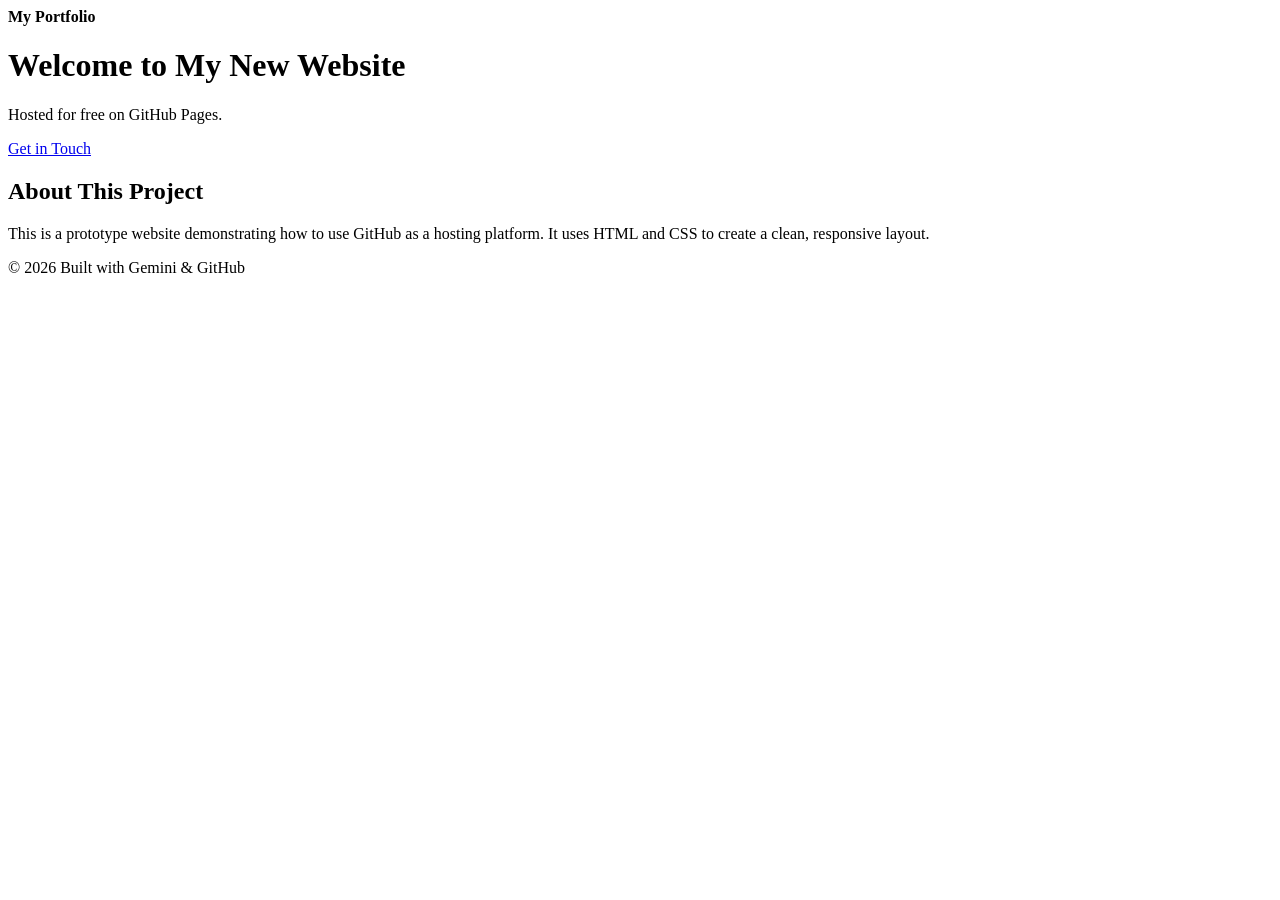
==== index.html @ fa9b1d81 "Create index.html" ====
<!DOCTYPE html>
<html lang="en">
<head>
    <meta charset="UTF-8">
    <meta name="viewport" content="width=device-width, initial-scale=1.0">
    <title>My GitHub Website</title>
    <link rel="stylesheet" href="style.css">
</head>
<body>
    <nav>
        <div class="container">
            <strong>My Portfolio</strong>
        </div>
    </nav>

    <header>
        <div class="container">
            <h1>Welcome to My New Website</h1>
            <p>Hosted for free on GitHub Pages.</p>
            <a href="#contact" class="btn">Get in Touch</a>
        </div>
    </header>

    <section id="about" class="container">
        <h2>About This Project</h2>
        <p>This is a prototype website demonstrating how to use GitHub as a hosting platform. It uses HTML and CSS to create a clean, responsive layout.</p>
    </section>

    <footer id="contact">
        <p>&copy; 2026 Built with Gemini & GitHub</p>
    </footer>
</body>
</html>
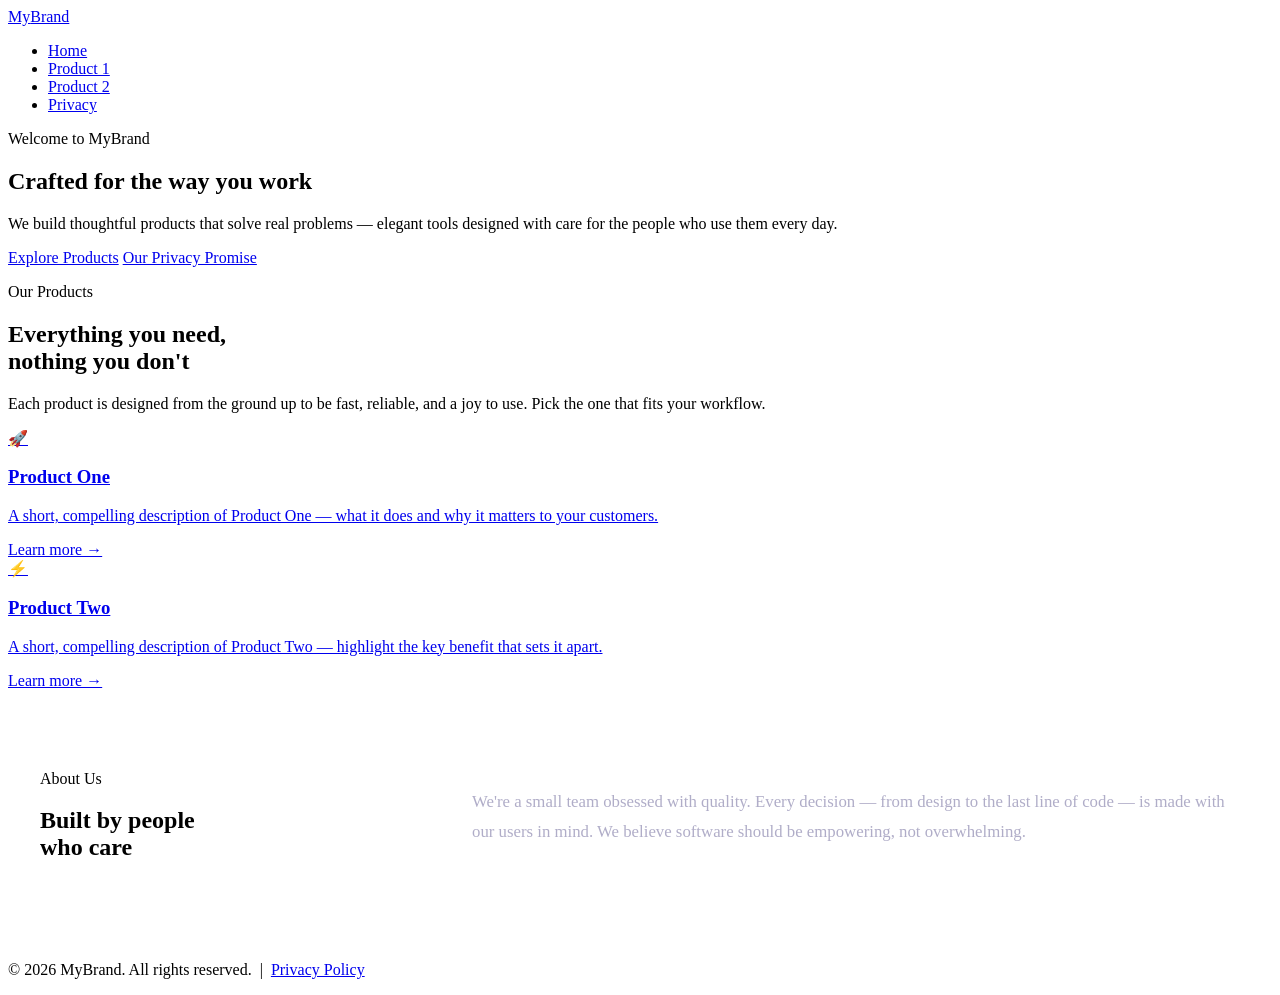
==== commit 867ead2d: "first version" ====
--- a/index.html
+++ b/index.html
@@ -1,33 +1,106 @@
 <!DOCTYPE html>
 <html lang="en">
 <head>
-    <meta charset="UTF-8">
-    <meta name="viewport" content="width=device-width, initial-scale=1.0">
-    <title>My GitHub Website</title>
-    <link rel="stylesheet" href="style.css">
+  <meta charset="UTF-8" />
+  <meta name="viewport" content="width=device-width, initial-scale=1.0" />
+  <title>MyBrand — Home</title>
+  <meta name="description" content="Welcome to MyBrand. Discover our products built to make your life easier." />
+  <link rel="stylesheet" href="css/style.css" />
 </head>
 <body>
-    <nav>
-        <div class="container">
-            <strong>My Portfolio</strong>
+
+  <nav>
+    <a class="nav-logo" href="index.html">My<span>Brand</span></a>
+    <ul class="nav-links">
+      <li><a href="index.html">Home</a></li>
+      <li><a href="pages/product1.html">Product 1</a></li>
+      <li><a href="pages/product2.html">Product 2</a></li>
+      <li><a href="pages/privacy.html">Privacy</a></li>
+    </ul>
+  </nav>
+
+  <main>
+
+    <!-- Hero -->
+    <section class="hero">
+      <div class="hero-bg"></div>
+      <div class="hero-content">
+        <p class="hero-eyebrow fade-up">Welcome to MyBrand</p>
+        <h1 class="fade-up fade-up-d1">Crafted for the&nbsp;way&nbsp;you&nbsp;work</h1>
+        <p class="fade-up fade-up-d2">
+          We build thoughtful products that solve real problems — elegant tools
+          designed with care for the people who use them every day.
+        </p>
+        <div class="fade-up fade-up-d3">
+          <a class="btn" href="pages/product1.html">Explore Products</a>
+          <a class="btn btn-outline" href="pages/privacy.html">Our Privacy Promise</a>
         </div>
-    </nav>
-
-    <header>
-        <div class="container">
-            <h1>Welcome to My New Website</h1>
-            <p>Hosted for free on GitHub Pages.</p>
-            <a href="#contact" class="btn">Get in Touch</a>
-        </div>
-    </header>
-
-    <section id="about" class="container">
-        <h2>About This Project</h2>
-        <p>This is a prototype website demonstrating how to use GitHub as a hosting platform. It uses HTML and CSS to create a clean, responsive layout.</p>
+      </div>
     </section>
 
-    <footer id="contact">
-        <p>&copy; 2026 Built with Gemini & GitHub</p>
-    </footer>
+    <!-- Products section -->
+    <section class="section">
+      <div class="section-inner">
+        <p class="section-label">Our Products</p>
+        <h2 class="section-title">Everything you need,<br/>nothing you don't</h2>
+        <p class="section-body">
+          Each product is designed from the ground up to be fast, reliable, and a joy to use.
+          Pick the one that fits your workflow.
+        </p>
+
+        <div class="product-grid">
+          <a class="product-card" href="pages/product1.html">
+            <div class="product-card-icon">🚀</div>
+            <h3>Product One</h3>
+            <p>
+              A short, compelling description of Product One — what it does and why it matters
+              to your customers.
+            </p>
+            <span class="card-link">Learn more →</span>
+          </a>
+
+          <a class="product-card" href="pages/product2.html">
+            <div class="product-card-icon">⚡</div>
+            <h3>Product Two</h3>
+            <p>
+              A short, compelling description of Product Two — highlight the key benefit
+              that sets it apart.
+            </p>
+            <span class="card-link">Learn more →</span>
+          </a>
+
+          <!-- To add more products, copy a .product-card block here and link to pages/productN.html -->
+        </div>
+      </div>
+    </section>
+
+    <!-- About strip -->
+    <section class="section" style="background: var(--ink); color: var(--cream); padding: 4rem 2rem;">
+      <div class="section-inner" style="display:flex; flex-wrap:wrap; gap:3rem; align-items:center;">
+        <div style="flex:1; min-width:260px;">
+          <p class="section-label">About Us</p>
+          <h2 class="section-title" style="color:var(--cream);">Built by people<br/>who care</h2>
+        </div>
+        <div style="flex:2; min-width:260px;">
+          <p style="color:#b0adc8; line-height:1.8; font-size:1.05rem;">
+            We're a small team obsessed with quality. Every decision — from design to the last
+            line of code — is made with our users in mind. We believe software should be
+            empowering, not overwhelming.
+          </p>
+        </div>
+      </div>
+    </section>
+
+  </main>
+
+  <footer>
+    <p>
+      &copy; <span id="yr"></span> MyBrand. All rights reserved. &nbsp;|&nbsp;
+      <a href="pages/privacy.html">Privacy Policy</a>
+    </p>
+  </footer>
+
+  <script src="js/nav.js"></script>
+  <script>document.getElementById('yr').textContent = new Date().getFullYear();</script>
 </body>
 </html>
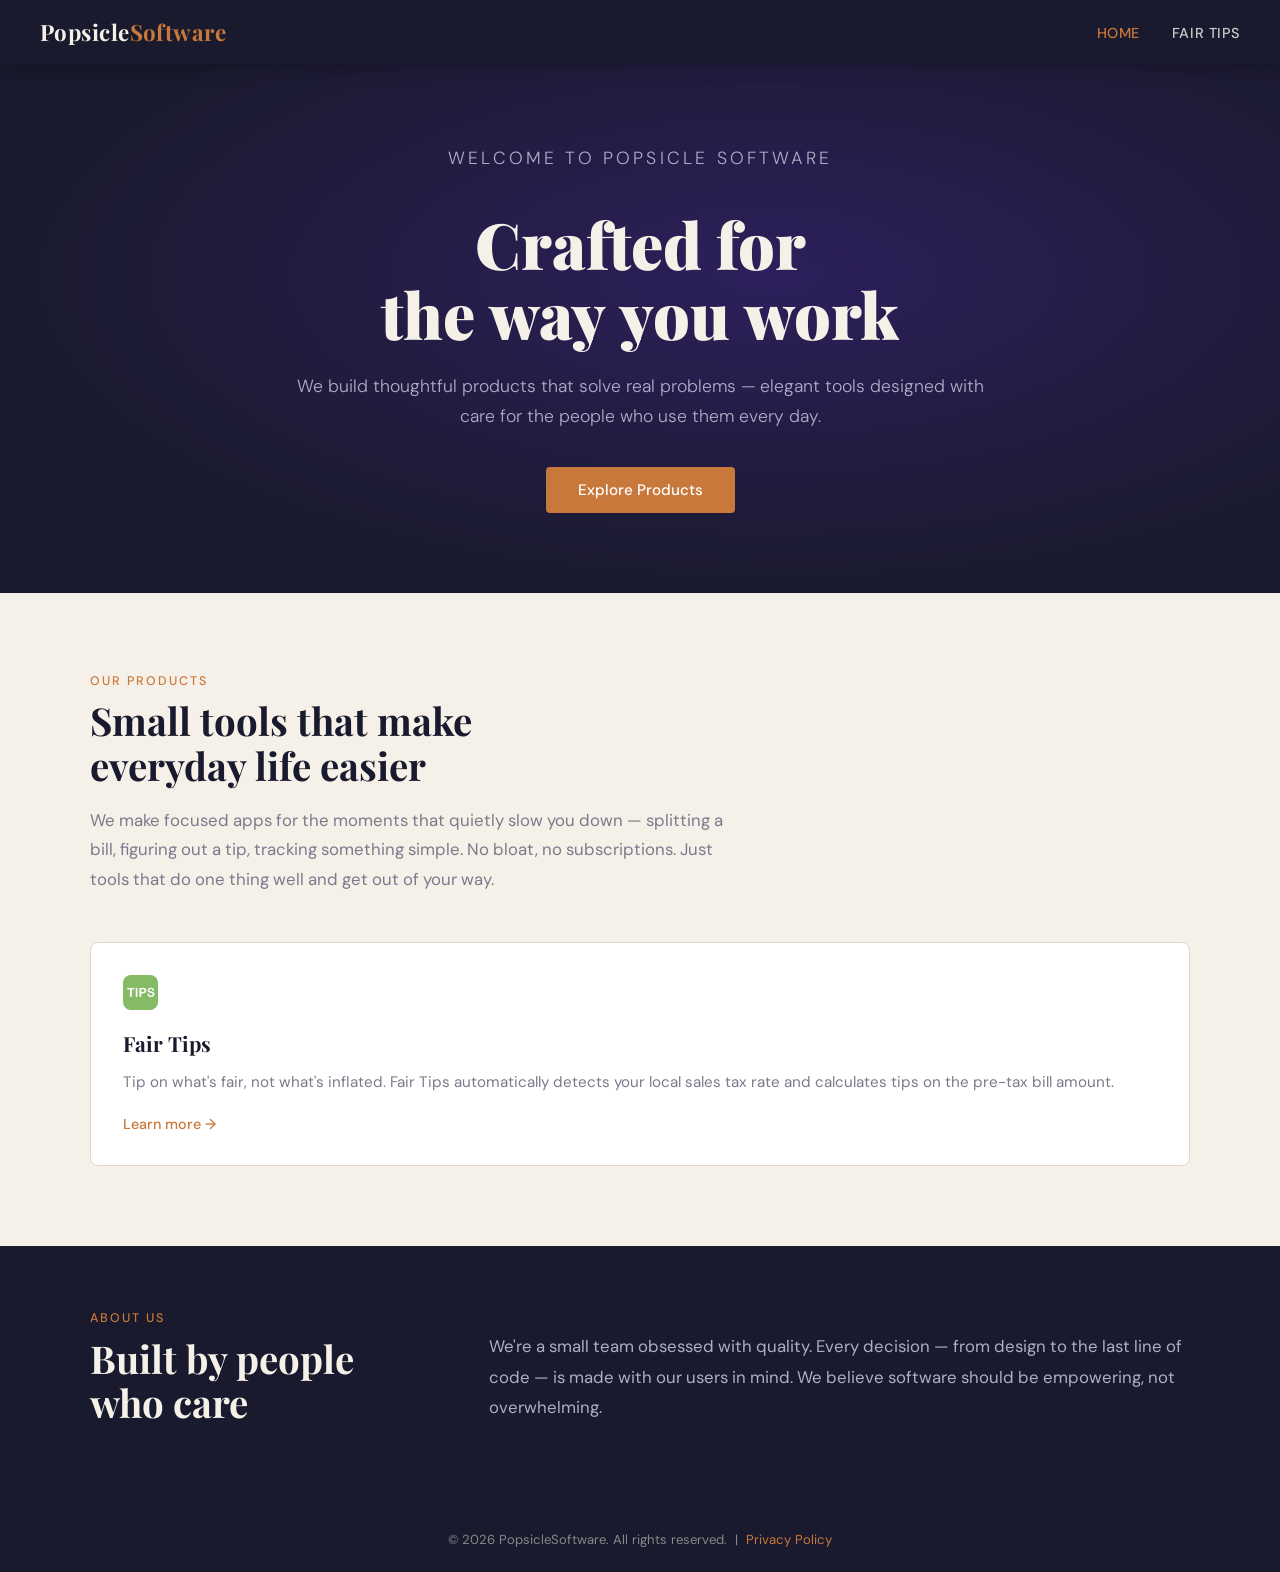
==== commit c485ad74: "main and fair tips pages are ready" ====
--- a/index.html
+++ b/index.html
@@ -3,19 +3,17 @@
 <head>
   <meta charset="UTF-8" />
   <meta name="viewport" content="width=device-width, initial-scale=1.0" />
-  <title>MyBrand — Home</title>
-  <meta name="description" content="Welcome to MyBrand. Discover our products built to make your life easier." />
+  <title>PopsicleSoftware — Home</title>
+  <meta name="description" content="Welcome to Popsicle Software. Discover our products built to make your life easier." />
   <link rel="stylesheet" href="css/style.css" />
 </head>
 <body>
 
   <nav>
-    <a class="nav-logo" href="index.html">My<span>Brand</span></a>
+    <a class="nav-logo" href="index.html">Popsicle<span>Software</span></a>
     <ul class="nav-links">
       <li><a href="index.html">Home</a></li>
-      <li><a href="pages/product1.html">Product 1</a></li>
-      <li><a href="pages/product2.html">Product 2</a></li>
-      <li><a href="pages/privacy.html">Privacy</a></li>
+      <li><a href="pages/fair_tips.html">Fair Tips</a></li>
     </ul>
   </nav>
 
@@ -25,46 +23,36 @@
     <section class="hero">
       <div class="hero-bg"></div>
       <div class="hero-content">
-        <p class="hero-eyebrow fade-up">Welcome to MyBrand</p>
+        <p class="hero-eyebrow fade-up">Welcome to Popsicle Software</p>
         <h1 class="fade-up fade-up-d1">Crafted for the&nbsp;way&nbsp;you&nbsp;work</h1>
         <p class="fade-up fade-up-d2">
           We build thoughtful products that solve real problems — elegant tools
           designed with care for the people who use them every day.
         </p>
         <div class="fade-up fade-up-d3">
-          <a class="btn" href="pages/product1.html">Explore Products</a>
-          <a class="btn btn-outline" href="pages/privacy.html">Our Privacy Promise</a>
+          <a class="btn" href="#products">Explore Products</a>
         </div>
       </div>
     </section>
 
     <!-- Products section -->
-    <section class="section">
+    <section class="section" id="products">
       <div class="section-inner">
         <p class="section-label">Our Products</p>
-        <h2 class="section-title">Everything you need,<br/>nothing you don't</h2>
+        <h2 class="section-title">Small tools that make<br/>everyday life easier</h2>
         <p class="section-body">
-          Each product is designed from the ground up to be fast, reliable, and a joy to use.
-          Pick the one that fits your workflow.
+          We make focused apps for the moments that quietly slow you down — splitting a bill,
+          figuring out a tip, tracking something simple. No bloat, no subscriptions. Just tools
+          that do one thing well and get out of your way.
         </p>
 
         <div class="product-grid">
-          <a class="product-card" href="pages/product1.html">
-            <div class="product-card-icon">🚀</div>
-            <h3>Product One</h3>
+          <a class="product-card" href="pages/fair_tips.html">
+            <div class="product-card-icon"><img src="assets/fair_tips/icon.png" alt="Fair Tips icon" style="width:2.2rem; height:2.2rem; object-fit:contain; border-radius:8px;" /></div>
+            <h3>Fair Tips</h3>
             <p>
-              A short, compelling description of Product One — what it does and why it matters
-              to your customers.
-            </p>
-            <span class="card-link">Learn more →</span>
-          </a>
-
-          <a class="product-card" href="pages/product2.html">
-            <div class="product-card-icon">⚡</div>
-            <h3>Product Two</h3>
-            <p>
-              A short, compelling description of Product Two — highlight the key benefit
-              that sets it apart.
+              Tip on what's fair, not what's inflated. Fair Tips automatically detects your
+              local sales tax rate and calculates tips on the pre-tax bill amount.
             </p>
             <span class="card-link">Learn more →</span>
           </a>
@@ -95,7 +83,7 @@
 
   <footer>
     <p>
-      &copy; <span id="yr"></span> MyBrand. All rights reserved. &nbsp;|&nbsp;
+      &copy; <span id="yr"></span> PopsicleSoftware. All rights reserved. &nbsp;|&nbsp;
       <a href="pages/privacy.html">Privacy Policy</a>
     </p>
   </footer>
--- a/css/style.css
+++ b/css/style.css
@@ -0,0 +1,337 @@
+@import url('https://fonts.googleapis.com/css2?family=Playfair+Display:wght@400;700;900&family=DM+Sans:wght@300;400;500&display=swap');
+
+:root {
+  --ink: #1a1a2e;
+  --cream: #f5f0e8;
+  --accent: #c8783a;
+  --muted: #7a7a8c;
+  --card-bg: #ffffff;
+  --border: #e0d9ce;
+}
+
+*, *::before, *::after { box-sizing: border-box; margin: 0; padding: 0; }
+
+html { scroll-behavior: smooth; }
+
+body {
+  font-family: 'DM Sans', sans-serif;
+  background: var(--cream);
+  color: var(--ink);
+  min-height: 100vh;
+  display: flex;
+  flex-direction: column;
+}
+
+/* ── NAV ── */
+nav {
+  position: sticky;
+  top: 0;
+  z-index: 100;
+  background: var(--ink);
+  display: flex;
+  align-items: center;
+  justify-content: space-between;
+  padding: 0 2.5rem;
+  height: 64px;
+  box-shadow: 0 2px 16px rgba(0,0,0,.25);
+}
+
+.nav-logo {
+  font-family: 'Playfair Display', serif;
+  font-size: 1.4rem;
+  font-weight: 700;
+  color: var(--cream);
+  text-decoration: none;
+  letter-spacing: .02em;
+}
+
+.nav-logo span { color: var(--accent); }
+
+.nav-links { display: flex; gap: 2rem; list-style: none; }
+
+.nav-links a {
+  color: #ccc;
+  text-decoration: none;
+  font-size: .9rem;
+  font-weight: 500;
+  letter-spacing: .04em;
+  text-transform: uppercase;
+  transition: color .2s;
+}
+
+.nav-links a:hover, .nav-links a.active { color: var(--accent); }
+
+/* ── MAIN ── */
+main { flex: 1; }
+
+/* ── FOOTER ── */
+footer {
+  background: var(--ink);
+  color: #888;
+  text-align: center;
+  padding: 1.5rem;
+  font-size: .82rem;
+}
+
+footer a { color: var(--accent); text-decoration: none; }
+footer a:hover { text-decoration: underline; }
+
+/* ── HERO ── */
+.hero {
+  position: relative;
+  min-height: 480px;
+  display: flex;
+  align-items: center;
+  justify-content: center;
+  text-align: center;
+  overflow: hidden;
+  padding: 5rem 2rem;
+  background: var(--ink);
+}
+
+.hero-bg {
+  position: absolute; inset: 0;
+  background: radial-gradient(ellipse at 60% 40%, #2e2060 0%, var(--ink) 70%);
+  opacity: .9;
+}
+
+.hero-content {
+  position: relative;
+  z-index: 1;
+  max-width: 700px;
+}
+
+.hero-eyebrow {
+  font-size: .8rem;
+  font-weight: 500;
+  letter-spacing: .18em;
+  text-transform: uppercase;
+  color: var(--accent);
+  margin-bottom: 1.2rem;
+}
+
+.hero h1 {
+  font-family: 'Playfair Display', serif;
+  font-size: clamp(2.4rem, 5vw, 4rem);
+  font-weight: 900;
+  color: var(--cream);
+  line-height: 1.1;
+  margin-bottom: 1.4rem;
+}
+
+.hero p {
+  color: #b0adc8;
+  font-size: 1.1rem;
+  line-height: 1.7;
+  margin-bottom: 2.2rem;
+  font-weight: 300;
+}
+
+.btn {
+  display: inline-block;
+  padding: .8rem 2rem;
+  background: var(--accent);
+  color: #fff;
+  font-family: 'DM Sans', sans-serif;
+  font-weight: 500;
+  font-size: .95rem;
+  text-decoration: none;
+  border-radius: 4px;
+  transition: background .2s, transform .15s;
+}
+
+.btn:hover { background: #b0622a; transform: translateY(-2px); }
+
+.btn-outline {
+  background: transparent;
+  border: 2px solid var(--accent);
+  color: var(--accent);
+  margin-left: 1rem;
+}
+
+.btn-outline:hover { background: var(--accent); color: #fff; }
+
+/* ── SECTION ── */
+.section { padding: 5rem 2rem; }
+.section-inner { max-width: 1100px; margin: 0 auto; }
+
+.section-label {
+  font-size: .78rem;
+  font-weight: 500;
+  letter-spacing: .16em;
+  text-transform: uppercase;
+  color: var(--accent);
+  margin-bottom: .6rem;
+}
+
+.section-title {
+  font-family: 'Playfair Display', serif;
+  font-size: clamp(1.8rem, 3vw, 2.6rem);
+  font-weight: 700;
+  line-height: 1.15;
+  margin-bottom: 1.2rem;
+}
+
+.section-body {
+  color: var(--muted);
+  font-size: 1.05rem;
+  line-height: 1.75;
+  max-width: 640px;
+}
+
+/* ── PRODUCT GRID ── */
+.product-grid {
+  display: grid;
+  grid-template-columns: repeat(auto-fit, minmax(260px, 1fr));
+  gap: 2rem;
+  margin-top: 3rem;
+}
+
+.product-card {
+  background: var(--card-bg);
+  border: 1px solid var(--border);
+  border-radius: 8px;
+  padding: 2rem;
+  text-decoration: none;
+  color: inherit;
+  transition: box-shadow .2s, transform .2s;
+  display: flex;
+  flex-direction: column;
+  gap: .8rem;
+}
+
+.product-card:hover {
+  box-shadow: 0 8px 32px rgba(0,0,0,.1);
+  transform: translateY(-4px);
+}
+
+.product-card-icon {
+  font-size: 2.2rem;
+  line-height: 1;
+}
+
+.product-card h3 {
+  font-family: 'Playfair Display', serif;
+  font-size: 1.3rem;
+  font-weight: 700;
+}
+
+.product-card p {
+  color: var(--muted);
+  font-size: .95rem;
+  line-height: 1.6;
+  flex: 1;
+}
+
+.product-card .card-link {
+  color: var(--accent);
+  font-size: .9rem;
+  font-weight: 500;
+  margin-top: .5rem;
+}
+
+/* ── PRODUCT PAGE ── */
+.product-header {
+  background: var(--ink);
+  padding: 4rem 2rem;
+  text-align: left;
+}
+
+.product-header-inner {
+  max-width: 900px;
+  margin: 0 auto;
+}
+
+.product-header .eyebrow {
+  font-size: .78rem;
+  font-weight: 500;
+  letter-spacing: .16em;
+  text-transform: uppercase;
+  color: var(--accent);
+  margin-bottom: .6rem;
+}
+
+.product-header h1 {
+  font-family: 'Playfair Display', serif;
+  font-size: clamp(2rem, 4vw, 3.2rem);
+  font-weight: 900;
+  color: var(--cream);
+  margin-bottom: 1rem;
+}
+
+.product-header p {
+  color: #b0adc8;
+  font-size: 1.1rem;
+  line-height: 1.7;
+  max-width: 600px;
+  font-weight: 300;
+}
+
+.product-content { padding: 4rem 2rem; }
+.product-content-inner { max-width: 900px; margin: 0 auto; }
+
+.features-grid {
+  display: grid;
+  grid-template-columns: repeat(auto-fit, minmax(240px, 1fr));
+  gap: 1.8rem;
+  margin-top: 2.5rem;
+}
+
+.feature-item {
+  background: var(--card-bg);
+  border: 1px solid var(--border);
+  border-radius: 8px;
+  padding: 1.6rem;
+}
+
+.feature-item .icon { font-size: 1.6rem; margin-bottom: .8rem; }
+.feature-item h4 {
+  font-family: 'Playfair Display', serif;
+  font-size: 1.1rem;
+  margin-bottom: .5rem;
+}
+.feature-item p { color: var(--muted); font-size: .92rem; line-height: 1.6; }
+
+.divider { border: none; border-top: 1px solid var(--border); margin: 3rem 0; }
+
+/* ── PRIVACY ── */
+.privacy-content { padding: 4rem 2rem; }
+.privacy-inner { max-width: 760px; margin: 0 auto; }
+
+.privacy-inner h2 {
+  font-family: 'Playfair Display', serif;
+  font-size: 1.5rem;
+  margin: 2.5rem 0 .8rem;
+}
+
+.privacy-inner p, .privacy-inner li {
+  color: var(--muted);
+  font-size: 1rem;
+  line-height: 1.8;
+  margin-bottom: .6rem;
+}
+
+.privacy-inner ul { padding-left: 1.5rem; }
+.privacy-inner .last-updated {
+  font-size: .85rem;
+  color: #aaa;
+  margin-bottom: 2rem;
+}
+
+/* ── ANIMATIONS ── */
+@keyframes fadeUp {
+  from { opacity: 0; transform: translateY(24px); }
+  to   { opacity: 1; transform: translateY(0); }
+}
+
+.fade-up { animation: fadeUp .6s ease both; }
+.fade-up-d1 { animation-delay: .15s; }
+.fade-up-d2 { animation-delay: .3s; }
+.fade-up-d3 { animation-delay: .45s; }
+
+/* ── RESPONSIVE ── */
+@media (max-width: 640px) {
+  nav { padding: 0 1.2rem; }
+  .nav-links { gap: 1.2rem; }
+  .section { padding: 3rem 1.2rem; }
+}
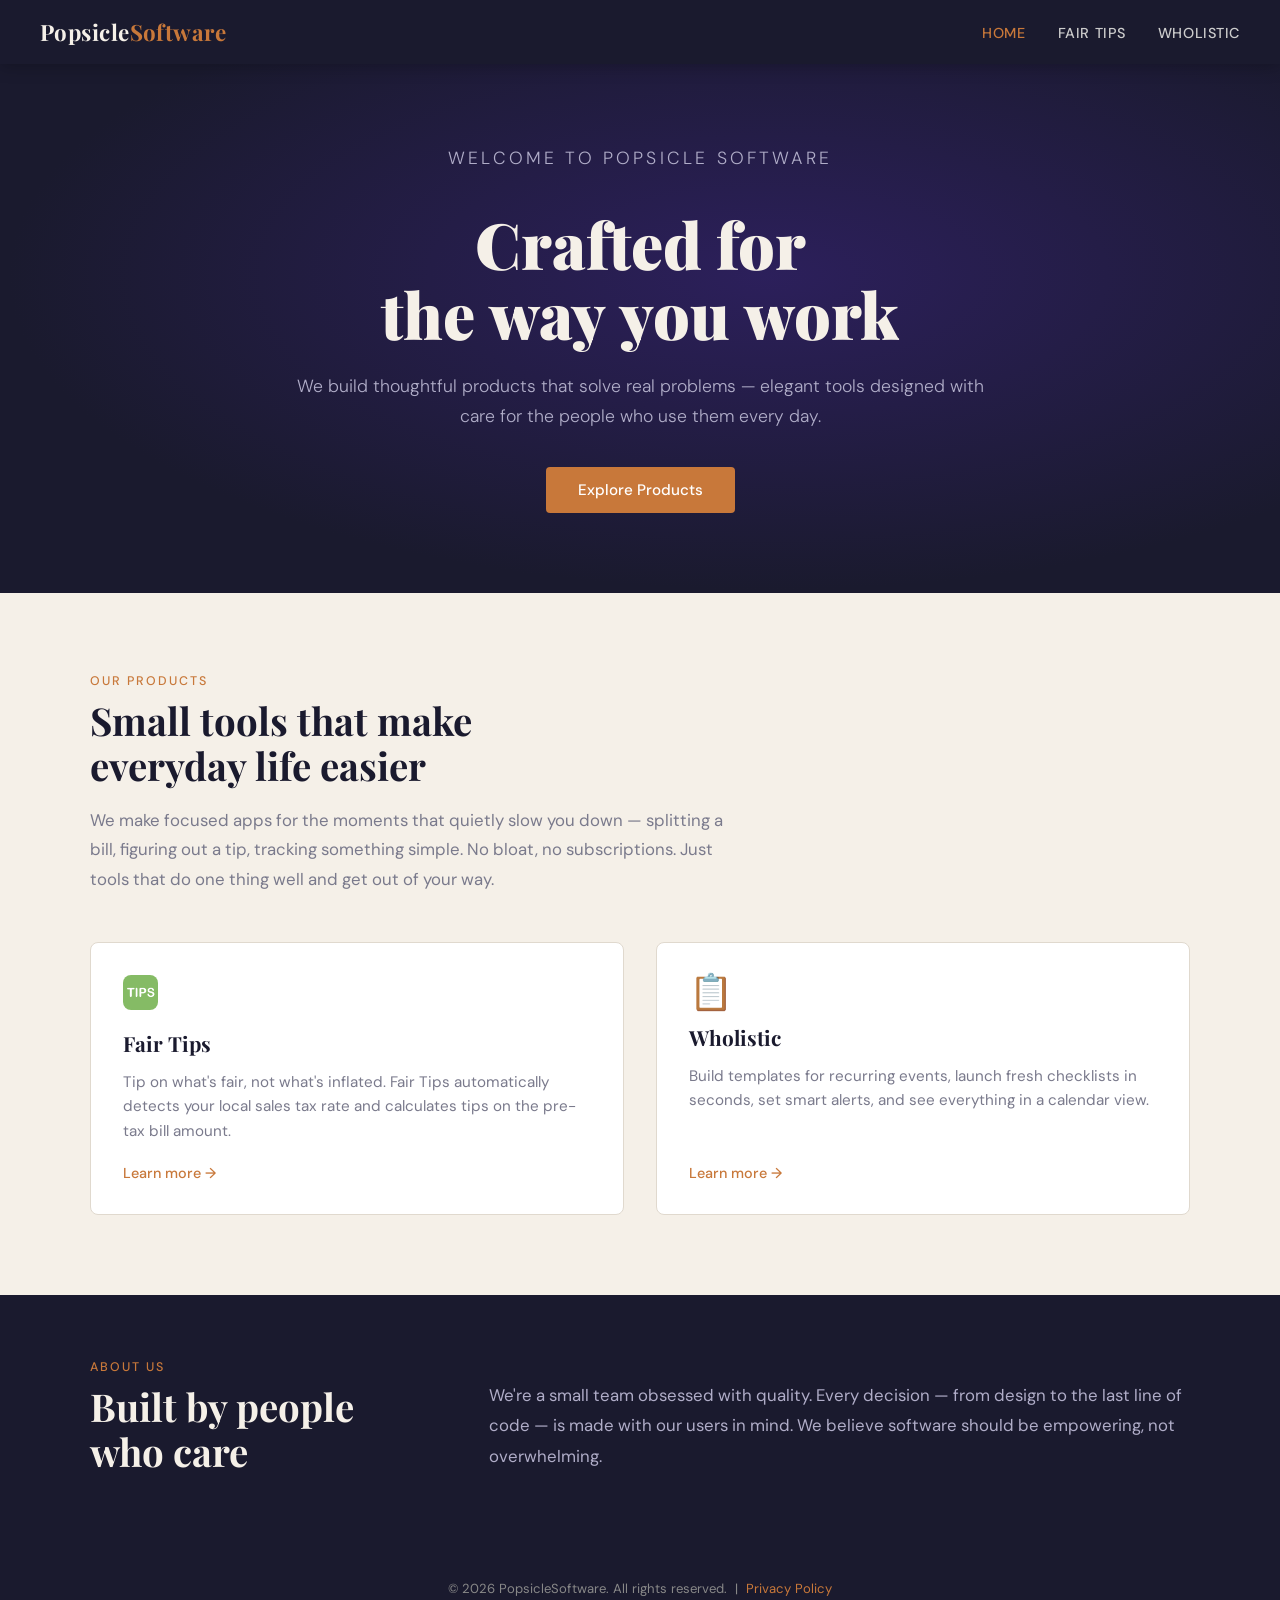
==== commit d2bfd827: "add wholistic page" ====
--- a/index.html
+++ b/index.html
@@ -14,6 +14,7 @@
     <ul class="nav-links">
       <li><a href="index.html">Home</a></li>
       <li><a href="pages/fair_tips.html">Fair Tips</a></li>
+      <li><a href="pages/wholistic.html">Wholistic</a></li>
     </ul>
   </nav>
 
@@ -57,6 +58,16 @@
             <span class="card-link">Learn more →</span>
           </a>
 
+          <a class="product-card" href="pages/wholistic.html">
+            <div class="product-card-icon">📋</div>
+            <h3>Wholistic</h3>
+            <p>
+              Build templates for recurring events, launch fresh checklists in seconds,
+              set smart alerts, and see everything in a calendar view.
+            </p>
+            <span class="card-link">Learn more →</span>
+          </a>
+
           <!-- To add more products, copy a .product-card block here and link to pages/productN.html -->
         </div>
       </div>
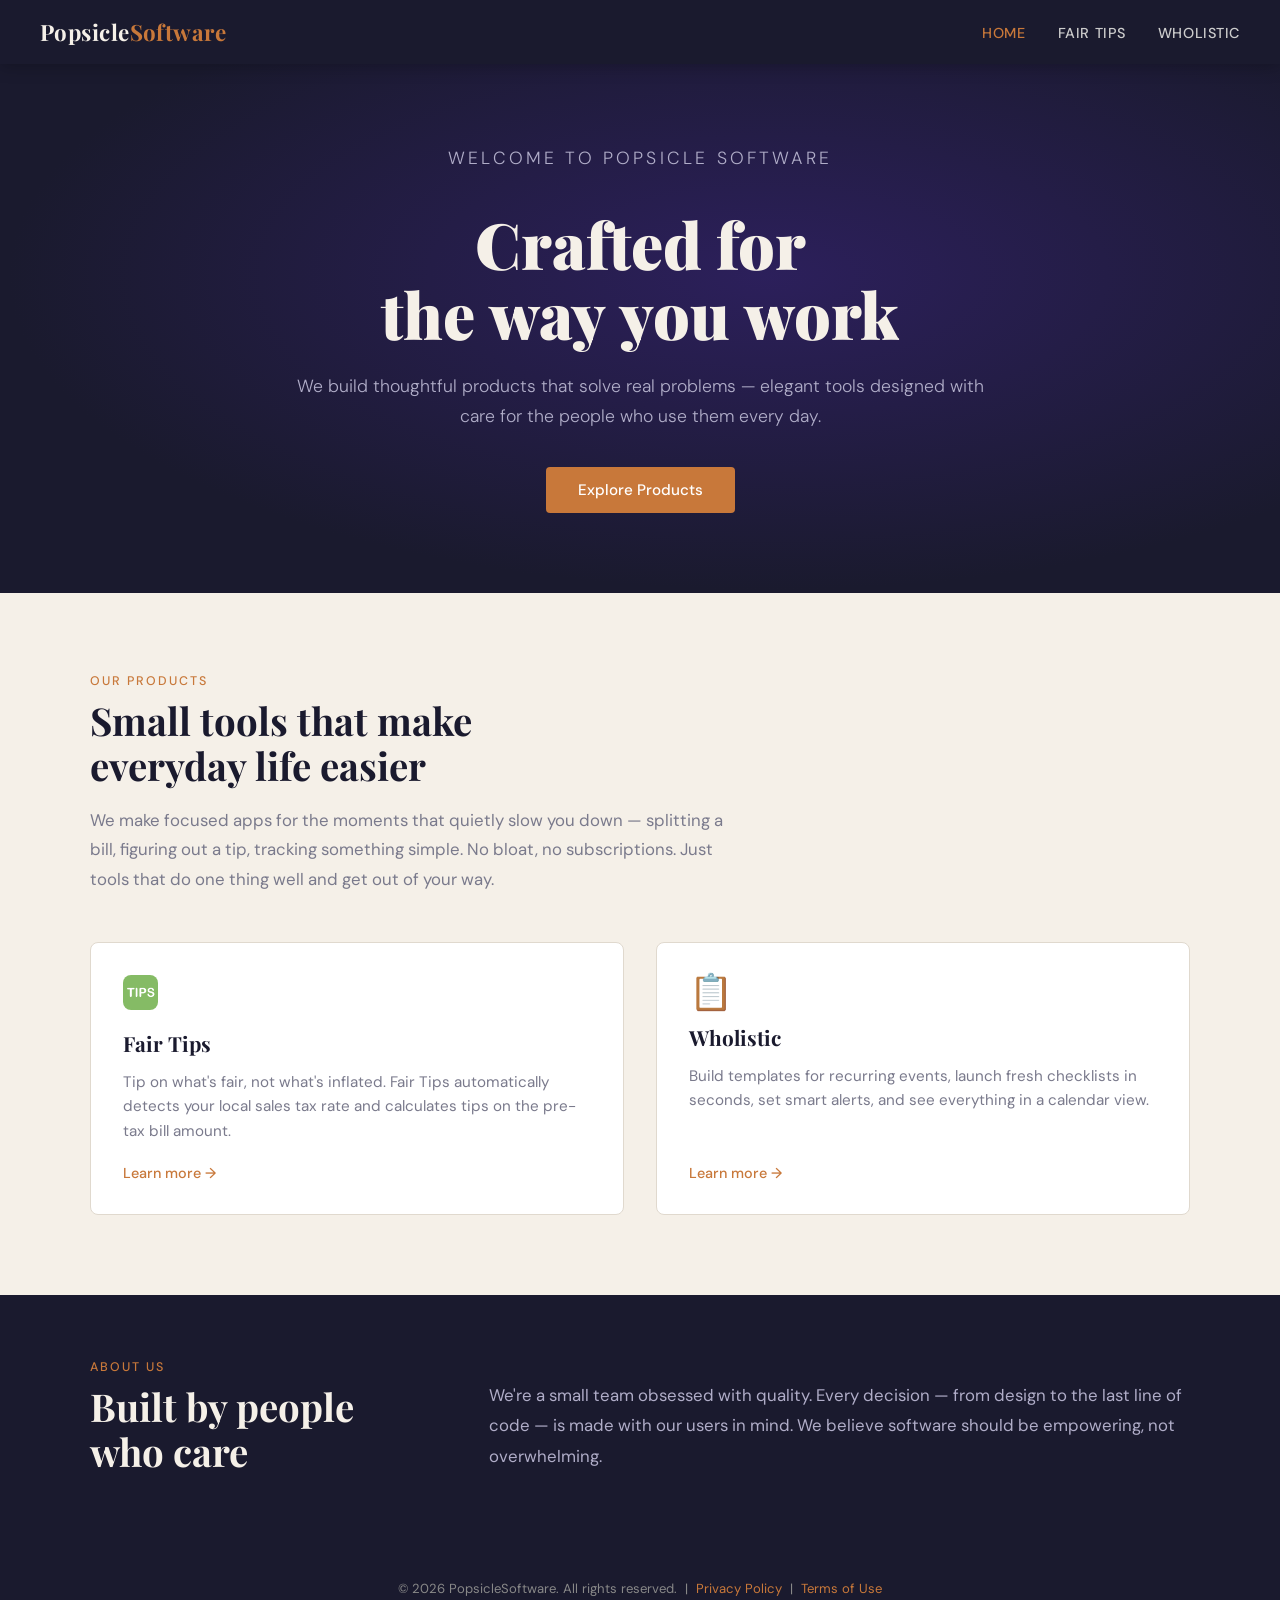
==== commit ffc4249f: "Add terms of use link to the main page" ====
--- a/index.html
+++ b/index.html
@@ -95,7 +95,8 @@
   <footer>
     <p>
       &copy; <span id="yr"></span> PopsicleSoftware. All rights reserved. &nbsp;|&nbsp;
-      <a href="pages/privacy.html">Privacy Policy</a>
+      <a href="privacy.html">Privacy Policy</a> &nbsp;|&nbsp;
+      <a href="terms-of-use.html">Terms of Use</a>
     </p>
   </footer>
 
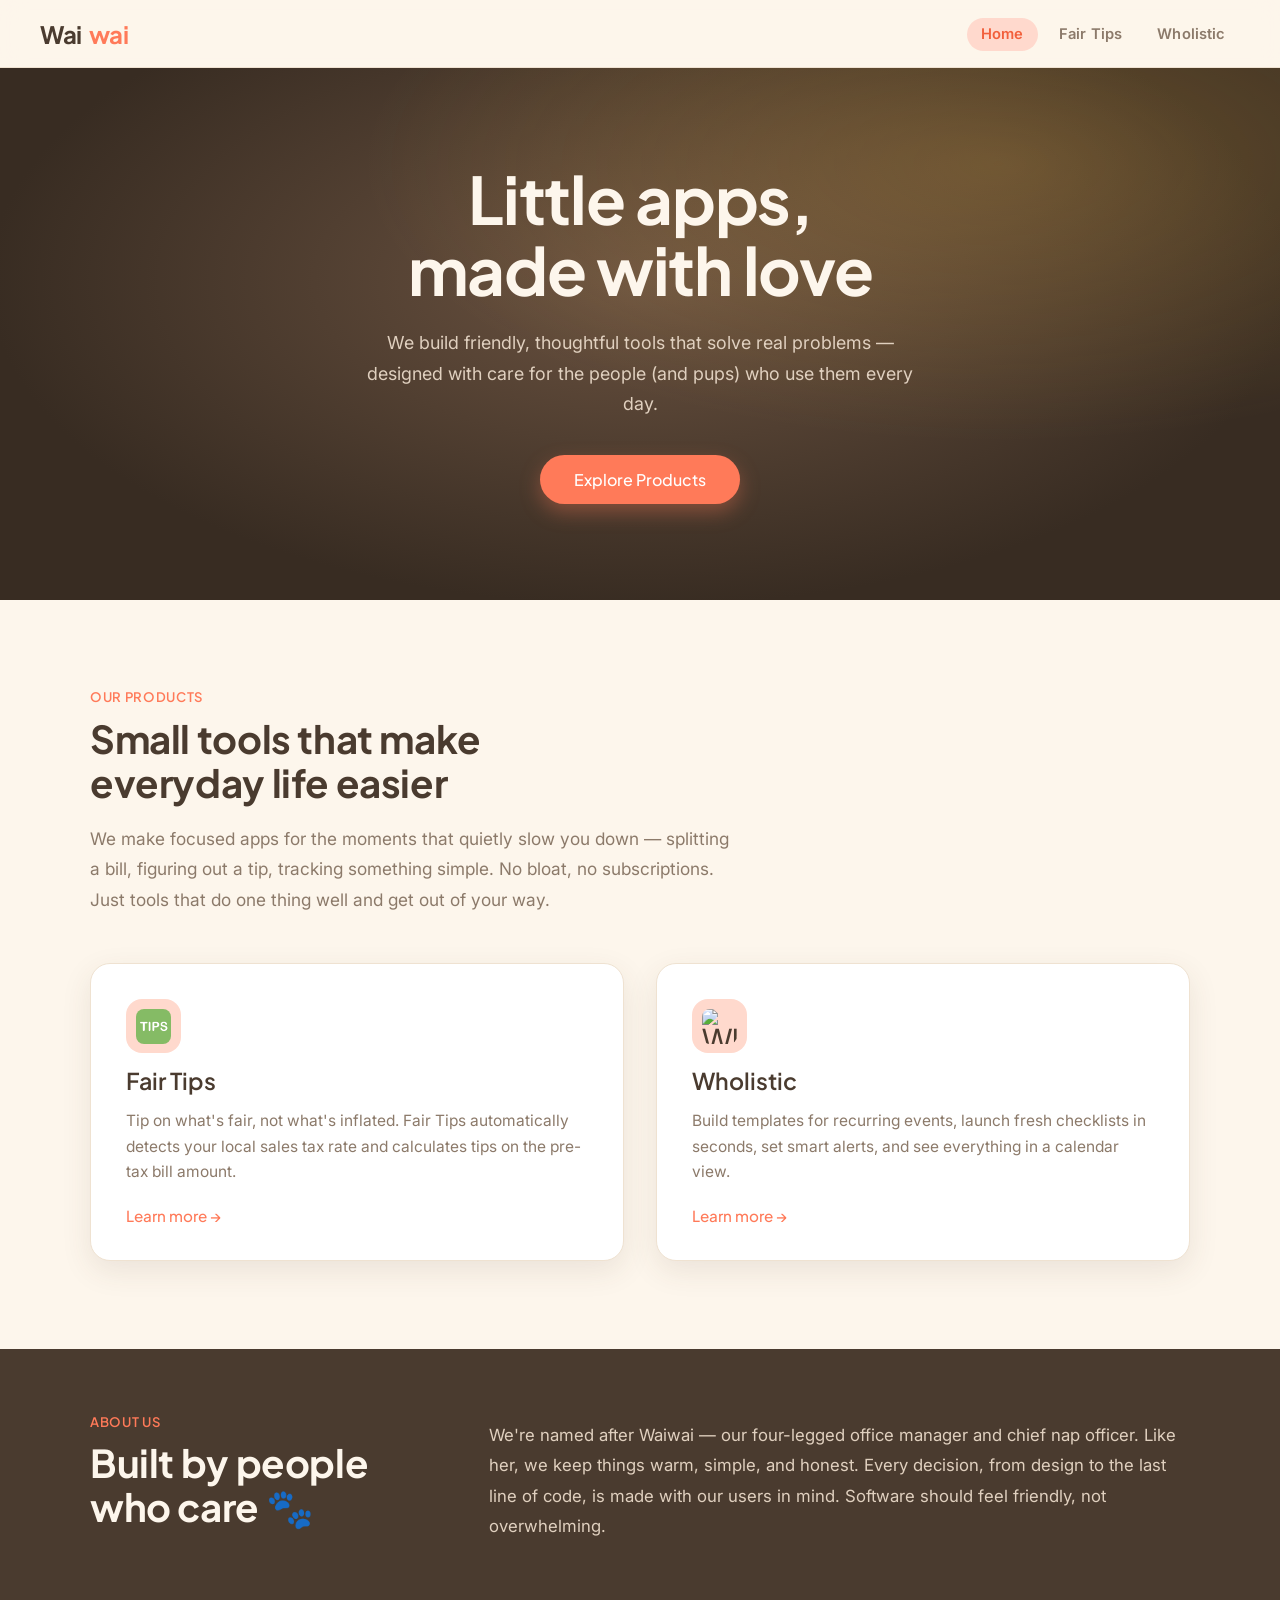
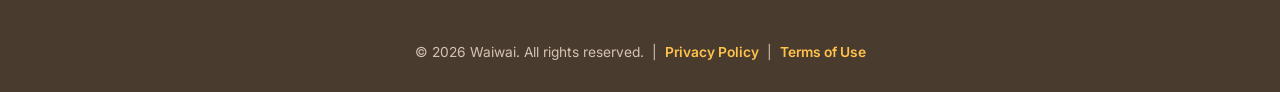
==== commit 42e5d3f2: "use different style of the website" ====
--- a/index.html
+++ b/index.html
@@ -3,18 +3,19 @@
 <head>
   <meta charset="UTF-8" />
   <meta name="viewport" content="width=device-width, initial-scale=1.0" />
-  <title>PopsicleSoftware — Home</title>
-  <meta name="description" content="Welcome to Popsicle Software. Discover our products built to make your life easier." />
+  <title>Waiwai — Home</title>
+  <meta name="description" content="Welcome to Waiwai. Discover our products built to make your life easier." />
+  <link rel="icon" href="/assets/website/favicon.png" type="image/png" />
   <link rel="stylesheet" href="css/style.css" />
 </head>
 <body>
 
   <nav>
-    <a class="nav-logo" href="index.html">Popsicle<span>Software</span></a>
+    <a class="nav-logo" href="index.html">Wai<span>wai</span></a>
     <ul class="nav-links">
       <li><a href="index.html">Home</a></li>
-      <li><a href="pages/fair_tips.html">Fair Tips</a></li>
-      <li><a href="pages/wholistic.html">Wholistic</a></li>
+      <li><a href="fair_tips.html">Fair Tips</a></li>
+      <li><a href="wholistic.html">Wholistic</a></li>
     </ul>
   </nav>
 
@@ -24,11 +25,10 @@
     <section class="hero">
       <div class="hero-bg"></div>
       <div class="hero-content">
-        <p class="hero-eyebrow fade-up">Welcome to Popsicle Software</p>
-        <h1 class="fade-up fade-up-d1">Crafted for the&nbsp;way&nbsp;you&nbsp;work</h1>
+        <h1 class="fade-up fade-up-d1">Little apps,<br/>made with&nbsp;love</h1>
         <p class="fade-up fade-up-d2">
-          We build thoughtful products that solve real problems — elegant tools
-          designed with care for the people who use them every day.
+          We build friendly, thoughtful tools that solve real problems —
+          designed with care for the people (and pups) who use them every day.
         </p>
         <div class="fade-up fade-up-d3">
           <a class="btn" href="#products">Explore Products</a>
@@ -48,7 +48,7 @@
         </p>
 
         <div class="product-grid">
-          <a class="product-card" href="pages/fair_tips.html">
+          <a class="product-card" href="fair_tips.html">
             <div class="product-card-icon"><img src="assets/fair_tips/icon.png" alt="Fair Tips icon" style="width:2.2rem; height:2.2rem; object-fit:contain; border-radius:8px;" /></div>
             <h3>Fair Tips</h3>
             <p>
@@ -58,8 +58,8 @@
             <span class="card-link">Learn more →</span>
           </a>
 
-          <a class="product-card" href="pages/wholistic.html">
-            <div class="product-card-icon">📋</div>
+          <a class="product-card" href="wholistic.html">
+            <div class="product-card-icon"><img src="assets/wholistic/icon.png" alt="Wholistic icon" style="width:2.2rem; height:2.2rem; object-fit:contain; border-radius:8px;" /></div>
             <h3>Wholistic</h3>
             <p>
               Build templates for recurring events, launch fresh checklists in seconds,
@@ -78,13 +78,14 @@
       <div class="section-inner" style="display:flex; flex-wrap:wrap; gap:3rem; align-items:center;">
         <div style="flex:1; min-width:260px;">
           <p class="section-label">About Us</p>
-          <h2 class="section-title" style="color:var(--cream);">Built by people<br/>who care</h2>
+          <h2 class="section-title" style="color:var(--cream);">Built by people<br/>who care 🐾</h2>
         </div>
         <div style="flex:2; min-width:260px;">
-          <p style="color:#b0adc8; line-height:1.8; font-size:1.05rem;">
-            We're a small team obsessed with quality. Every decision — from design to the last
-            line of code — is made with our users in mind. We believe software should be
-            empowering, not overwhelming.
+          <p style="color:#e0d0bf; line-height:1.8; font-size:1.05rem;">
+            We're named after Waiwai — our four-legged office manager and chief nap officer.
+            Like her, we keep things warm, simple, and honest. Every decision, from design to
+            the last line of code, is made with our users in mind. Software should feel
+            friendly, not overwhelming.
           </p>
         </div>
       </div>
@@ -94,7 +95,7 @@
 
   <footer>
     <p>
-      &copy; <span id="yr"></span> PopsicleSoftware. All rights reserved. &nbsp;|&nbsp;
+      &copy; <span id="yr"></span> Waiwai. All rights reserved. &nbsp;|&nbsp;
       <a href="privacy.html">Privacy Policy</a> &nbsp;|&nbsp;
       <a href="terms-of-use.html">Terms of Use</a>
     </p>
--- a/css/style.css
+++ b/css/style.css
@@ -1,12 +1,25 @@
-@import url('https://fonts.googleapis.com/css2?family=Playfair+Display:wght@400;700;900&family=DM+Sans:wght@300;400;500&display=swap');
+@import url('https://fonts.googleapis.com/css2?family=Plus+Jakarta+Sans:wght@400;500;600;700;800&family=Inter:wght@300;400;500;600;700&display=swap');
 
 :root {
-  --ink: #1a1a2e;
-  --cream: #f5f0e8;
-  --accent: #c8783a;
-  --muted: #7a7a8c;
-  --card-bg: #ffffff;
-  --border: #e0d9ce;
+  /* ── Warm & playful palette (Waiwai) ── */
+  --cream:    #fdf6ec;  /* page background */
+  --cream-2:  #f8ecdb;  /* deeper warm cream for alt sections */
+  --ink:      #4a3b2f;  /* warm dark brown — dark sections & text */
+  --ink-deep: #382c22;  /* deepest brown for gradients */
+  --accent:   #ff7a59;  /* coral */
+  --accent-dark: #f2603c;
+  --accent-soft: #ffd9cd; /* pale coral tint */
+  --honey:    #ffc24b;  /* golden secondary */
+  --muted:    #8c7a6a;  /* warm muted body text */
+  --card-bg:  #ffffff;
+  --border:   #efe2d1;
+
+  --font-display: 'Plus Jakarta Sans', 'Inter', sans-serif;
+  --font-body: 'Inter', sans-serif;
+
+  --shadow-soft: 0 10px 30px rgba(74, 59, 47, .10);
+  --shadow-lift: 0 18px 44px rgba(74, 59, 47, .16);
+  --radius: 20px;
 }
 
 *, *::before, *::after { box-sizing: border-box; margin: 0; padding: 0; }
@@ -14,12 +27,13 @@
 html { scroll-behavior: smooth; }
 
 body {
-  font-family: 'DM Sans', sans-serif;
+  font-family: var(--font-body);
   background: var(--cream);
   color: var(--ink);
   min-height: 100vh;
   display: flex;
   flex-direction: column;
+  -webkit-font-smoothing: antialiased;
 }
 
 /* ── NAV ── */
@@ -27,39 +41,49 @@
   position: sticky;
   top: 0;
   z-index: 100;
-  background: var(--ink);
+  background: rgba(253, 246, 236, .82);
+  backdrop-filter: saturate(160%) blur(12px);
+  -webkit-backdrop-filter: saturate(160%) blur(12px);
   display: flex;
   align-items: center;
   justify-content: space-between;
   padding: 0 2.5rem;
-  height: 64px;
-  box-shadow: 0 2px 16px rgba(0,0,0,.25);
-}
+  height: 68px;
+  border-bottom: 1px solid var(--border);
+  transition: box-shadow .25s, background .25s;
+}
+
+nav.scrolled { box-shadow: 0 6px 24px rgba(74, 59, 47, .10); }
 
 .nav-logo {
-  font-family: 'Playfair Display', serif;
-  font-size: 1.4rem;
+  display: inline-flex;
+  align-items: center;
+  gap: .45rem;
+  font-family: var(--font-display);
+  font-size: 1.5rem;
   font-weight: 700;
-  color: var(--cream);
+  color: var(--ink);
   text-decoration: none;
-  letter-spacing: .02em;
+  letter-spacing: -.02em;
 }
 
 .nav-logo span { color: var(--accent); }
 
-.nav-links { display: flex; gap: 2rem; list-style: none; }
+.nav-links { display: flex; gap: .4rem; list-style: none; }
 
 .nav-links a {
-  color: #ccc;
+  color: var(--muted);
   text-decoration: none;
-  font-size: .9rem;
-  font-weight: 500;
-  letter-spacing: .04em;
-  text-transform: uppercase;
-  transition: color .2s;
-}
-
-.nav-links a:hover, .nav-links a.active { color: var(--accent); }
+  font-size: .92rem;
+  font-weight: 600;
+  letter-spacing: .01em;
+  padding: .45rem .9rem;
+  border-radius: 999px;
+  transition: color .2s, background .2s;
+}
+
+.nav-links a:hover { color: var(--accent-dark); background: var(--accent-soft); }
+.nav-links a.active { color: var(--accent-dark); background: var(--accent-soft); }
 
 /* ── MAIN ── */
 main { flex: 1; }
@@ -67,114 +91,133 @@
 /* ── FOOTER ── */
 footer {
   background: var(--ink);
-  color: #888;
+  color: #d3c3b3;
   text-align: center;
-  padding: 1.5rem;
-  font-size: .82rem;
-}
-
-footer a { color: var(--accent); text-decoration: none; }
+  padding: 2rem 1.5rem;
+  font-size: .86rem;
+}
+
+footer a { color: var(--honey); text-decoration: none; font-weight: 600; }
 footer a:hover { text-decoration: underline; }
 
 /* ── HERO ── */
 .hero {
   position: relative;
-  min-height: 480px;
+  min-height: 500px;
   display: flex;
   align-items: center;
   justify-content: center;
   text-align: center;
   overflow: hidden;
-  padding: 5rem 2rem;
+  padding: 6rem 2rem;
   background: var(--ink);
 }
 
 .hero-bg {
   position: absolute; inset: 0;
-  background: radial-gradient(ellipse at 60% 40%, #2e2060 0%, var(--ink) 70%);
-  opacity: .9;
+  background:
+    radial-gradient(ellipse at 78% 18%, rgba(255,194,75,.22) 0%, transparent 45%),
+    radial-gradient(ellipse at 50% 40%, #6a5240 0%, var(--ink-deep) 72%);
 }
 
 .hero-content {
   position: relative;
   z-index: 1;
-  max-width: 700px;
+  max-width: 720px;
 }
 
 .hero-eyebrow {
-  font-size: .8rem;
-  font-weight: 500;
-  letter-spacing: .18em;
+  display: inline-block;
+  font-family: var(--font-display);
+  font-size: .82rem;
+  font-weight: 600;
+  letter-spacing: .06em;
   text-transform: uppercase;
-  color: var(--accent);
-  margin-bottom: 1.2rem;
+  color: var(--ink);
+  background: var(--honey);
+  padding: .35rem .9rem;
+  border-radius: 999px;
+  margin-bottom: 1.4rem;
 }
 
 .hero h1 {
-  font-family: 'Playfair Display', serif;
-  font-size: clamp(2.4rem, 5vw, 4rem);
-  font-weight: 900;
+  font-family: var(--font-display);
+  font-size: clamp(2.5rem, 5.2vw, 4.1rem);
+  font-weight: 700;
   color: var(--cream);
-  line-height: 1.1;
+  line-height: 1.08;
+  letter-spacing: -.02em;
   margin-bottom: 1.4rem;
 }
 
 .hero p {
-  color: #b0adc8;
-  font-size: 1.1rem;
+  color: #e0d0bf;
+  font-size: 1.12rem;
   line-height: 1.7;
   margin-bottom: 2.2rem;
-  font-weight: 300;
-}
-
+  font-weight: 400;
+  max-width: 560px;
+  margin-left: auto;
+  margin-right: auto;
+}
+
+/* ── BUTTONS (pills) ── */
 .btn {
   display: inline-block;
-  padding: .8rem 2rem;
+  padding: .9rem 2.1rem;
   background: var(--accent);
   color: #fff;
-  font-family: 'DM Sans', sans-serif;
+  font-family: var(--font-display);
   font-weight: 500;
-  font-size: .95rem;
+  font-size: 1rem;
   text-decoration: none;
-  border-radius: 4px;
-  transition: background .2s, transform .15s;
-}
-
-.btn:hover { background: #b0622a; transform: translateY(-2px); }
+  border-radius: 999px;
+  box-shadow: 0 8px 20px rgba(255, 122, 89, .35);
+  transition: background .2s, transform .15s, box-shadow .2s;
+}
+
+.btn:hover {
+  background: var(--accent-dark);
+  transform: translateY(-2px);
+  box-shadow: 0 12px 26px rgba(255, 122, 89, .42);
+}
 
 .btn-outline {
   background: transparent;
   border: 2px solid var(--accent);
   color: var(--accent);
+  box-shadow: none;
   margin-left: 1rem;
 }
 
 .btn-outline:hover { background: var(--accent); color: #fff; }
 
 /* ── SECTION ── */
-.section { padding: 5rem 2rem; }
+.section { padding: 5.5rem 2rem; }
 .section-inner { max-width: 1100px; margin: 0 auto; }
 
 .section-label {
-  font-size: .78rem;
-  font-weight: 500;
-  letter-spacing: .16em;
+  font-family: var(--font-display);
+  font-size: .82rem;
+  font-weight: 600;
+  letter-spacing: .05em;
   text-transform: uppercase;
   color: var(--accent);
-  margin-bottom: .6rem;
+  margin-bottom: .7rem;
 }
 
 .section-title {
-  font-family: 'Playfair Display', serif;
-  font-size: clamp(1.8rem, 3vw, 2.6rem);
+  font-family: var(--font-display);
+  font-size: clamp(1.9rem, 3vw, 2.6rem);
   font-weight: 700;
   line-height: 1.15;
+  letter-spacing: -.01em;
   margin-bottom: 1.2rem;
 }
 
 .section-body {
   color: var(--muted);
-  font-size: 1.05rem;
+  font-size: 1.08rem;
   line-height: 1.75;
   max-width: 640px;
 }
@@ -188,44 +231,68 @@
 }
 
 .product-card {
+  position: relative;
   background: var(--card-bg);
   border: 1px solid var(--border);
-  border-radius: 8px;
-  padding: 2rem;
+  border-radius: var(--radius);
+  padding: 2.2rem;
   text-decoration: none;
   color: inherit;
-  transition: box-shadow .2s, transform .2s;
+  box-shadow: var(--shadow-soft);
+  transition: box-shadow .25s, transform .25s, border-color .25s;
   display: flex;
   flex-direction: column;
   gap: .8rem;
+  overflow: hidden;
+}
+
+.product-card::after {
+  content: '';
+  position: absolute;
+  inset: 0 0 auto 0;
+  height: 5px;
+  background: linear-gradient(90deg, var(--accent), var(--honey));
+  opacity: 0;
+  transition: opacity .25s;
 }
 
 .product-card:hover {
-  box-shadow: 0 8px 32px rgba(0,0,0,.1);
-  transform: translateY(-4px);
-}
+  box-shadow: var(--shadow-lift);
+  transform: translateY(-6px);
+  border-color: var(--accent-soft);
+}
+
+.product-card:hover::after { opacity: 1; }
 
 .product-card-icon {
-  font-size: 2.2rem;
+  font-size: 2rem;
   line-height: 1;
+  width: 3.4rem;
+  height: 3.4rem;
+  display: flex;
+  align-items: center;
+  justify-content: center;
+  background: var(--accent-soft);
+  border-radius: 16px;
 }
 
 .product-card h3 {
-  font-family: 'Playfair Display', serif;
-  font-size: 1.3rem;
-  font-weight: 700;
+  font-family: var(--font-display);
+  font-size: 1.45rem;
+  font-weight: 600;
 }
 
 .product-card p {
   color: var(--muted);
-  font-size: .95rem;
-  line-height: 1.6;
+  font-size: .97rem;
+  line-height: 1.65;
   flex: 1;
 }
 
 .product-card .card-link {
   color: var(--accent);
-  font-size: .9rem;
+  font-family: var(--font-display);
+  font-size: .95rem;
   font-weight: 500;
   margin-top: .5rem;
 }
@@ -233,7 +300,7 @@
 /* ── PRODUCT PAGE ── */
 .product-header {
   background: var(--ink);
-  padding: 4rem 2rem;
+  padding: 4.5rem 2rem;
   text-align: left;
 }
 
@@ -243,31 +310,32 @@
 }
 
 .product-header .eyebrow {
-  font-size: .78rem;
-  font-weight: 500;
-  letter-spacing: .16em;
+  font-family: var(--font-display);
+  font-size: .82rem;
+  font-weight: 600;
+  letter-spacing: .05em;
   text-transform: uppercase;
-  color: var(--accent);
+  color: var(--honey);
   margin-bottom: .6rem;
 }
 
 .product-header h1 {
-  font-family: 'Playfair Display', serif;
+  font-family: var(--font-display);
   font-size: clamp(2rem, 4vw, 3.2rem);
-  font-weight: 900;
+  font-weight: 600;
   color: var(--cream);
   margin-bottom: 1rem;
 }
 
 .product-header p {
-  color: #b0adc8;
+  color: #e0d0bf;
   font-size: 1.1rem;
   line-height: 1.7;
   max-width: 600px;
-  font-weight: 300;
-}
-
-.product-content { padding: 4rem 2rem; }
+  font-weight: 400;
+}
+
+.product-content { padding: 4.5rem 2rem; }
 .product-content-inner { max-width: 900px; margin: 0 auto; }
 
 .features-grid {
@@ -280,28 +348,59 @@
 .feature-item {
   background: var(--card-bg);
   border: 1px solid var(--border);
-  border-radius: 8px;
-  padding: 1.6rem;
-}
-
-.feature-item .icon { font-size: 1.6rem; margin-bottom: .8rem; }
+  border-radius: var(--radius);
+  padding: 1.8rem;
+  box-shadow: var(--shadow-soft);
+  transition: transform .25s, box-shadow .25s;
+}
+
+.feature-item:hover { transform: translateY(-4px); box-shadow: var(--shadow-lift); }
+
+.feature-item .icon {
+  font-size: 1.5rem;
+  width: 3rem;
+  height: 3rem;
+  display: flex;
+  align-items: center;
+  justify-content: center;
+  background: var(--cream-2);
+  border-radius: 14px;
+  margin-bottom: 1rem;
+}
 .feature-item h4 {
-  font-family: 'Playfair Display', serif;
-  font-size: 1.1rem;
+  font-family: var(--font-display);
+  font-size: 1.15rem;
+  font-weight: 600;
   margin-bottom: .5rem;
 }
-.feature-item p { color: var(--muted); font-size: .92rem; line-height: 1.6; }
+.feature-item p { color: var(--muted); font-size: .94rem; line-height: 1.6; }
 
 .divider { border: none; border-top: 1px solid var(--border); margin: 3rem 0; }
 
-/* ── PRIVACY ── */
-.privacy-content { padding: 4rem 2rem; }
+/* ── PRIVACY / TERMS ── */
+.privacy-content { padding: 4.5rem 2rem; }
 .privacy-inner { max-width: 760px; margin: 0 auto; }
 
+.privacy-inner h1 {
+  font-family: var(--font-display);
+  font-size: clamp(2rem, 4vw, 2.8rem);
+  font-weight: 600;
+  letter-spacing: -.01em;
+  margin-bottom: 1rem;
+}
+
 .privacy-inner h2 {
-  font-family: 'Playfair Display', serif;
+  font-family: var(--font-display);
   font-size: 1.5rem;
+  font-weight: 600;
   margin: 2.5rem 0 .8rem;
+}
+
+.privacy-inner h3 {
+  font-family: var(--font-display);
+  font-size: 1.15rem;
+  font-weight: 600;
+  margin: 1.8rem 0 .6rem;
 }
 
 .privacy-inner p, .privacy-inner li {
@@ -311,10 +410,12 @@
   margin-bottom: .6rem;
 }
 
+.privacy-inner a { color: var(--accent-dark); font-weight: 600; }
+
 .privacy-inner ul { padding-left: 1.5rem; }
 .privacy-inner .last-updated {
-  font-size: .85rem;
-  color: #aaa;
+  font-size: .88rem;
+  color: var(--muted);
   margin-bottom: 2rem;
 }
 
@@ -324,14 +425,20 @@
   to   { opacity: 1; transform: translateY(0); }
 }
 
-.fade-up { animation: fadeUp .6s ease both; }
+.fade-up { animation: fadeUp .6s cubic-bezier(.2,.7,.3,1) both; }
 .fade-up-d1 { animation-delay: .15s; }
 .fade-up-d2 { animation-delay: .3s; }
 .fade-up-d3 { animation-delay: .45s; }
 
+@media (prefers-reduced-motion: reduce) {
+  .fade-up { animation: none; }
+  html { scroll-behavior: auto; }
+}
+
 /* ── RESPONSIVE ── */
 @media (max-width: 640px) {
   nav { padding: 0 1.2rem; }
-  .nav-links { gap: 1.2rem; }
-  .section { padding: 3rem 1.2rem; }
-}
+  .nav-links { gap: .1rem; }
+  .nav-links a { padding: .4rem .6rem; font-size: .85rem; }
+  .section { padding: 3.5rem 1.2rem; }
+}
